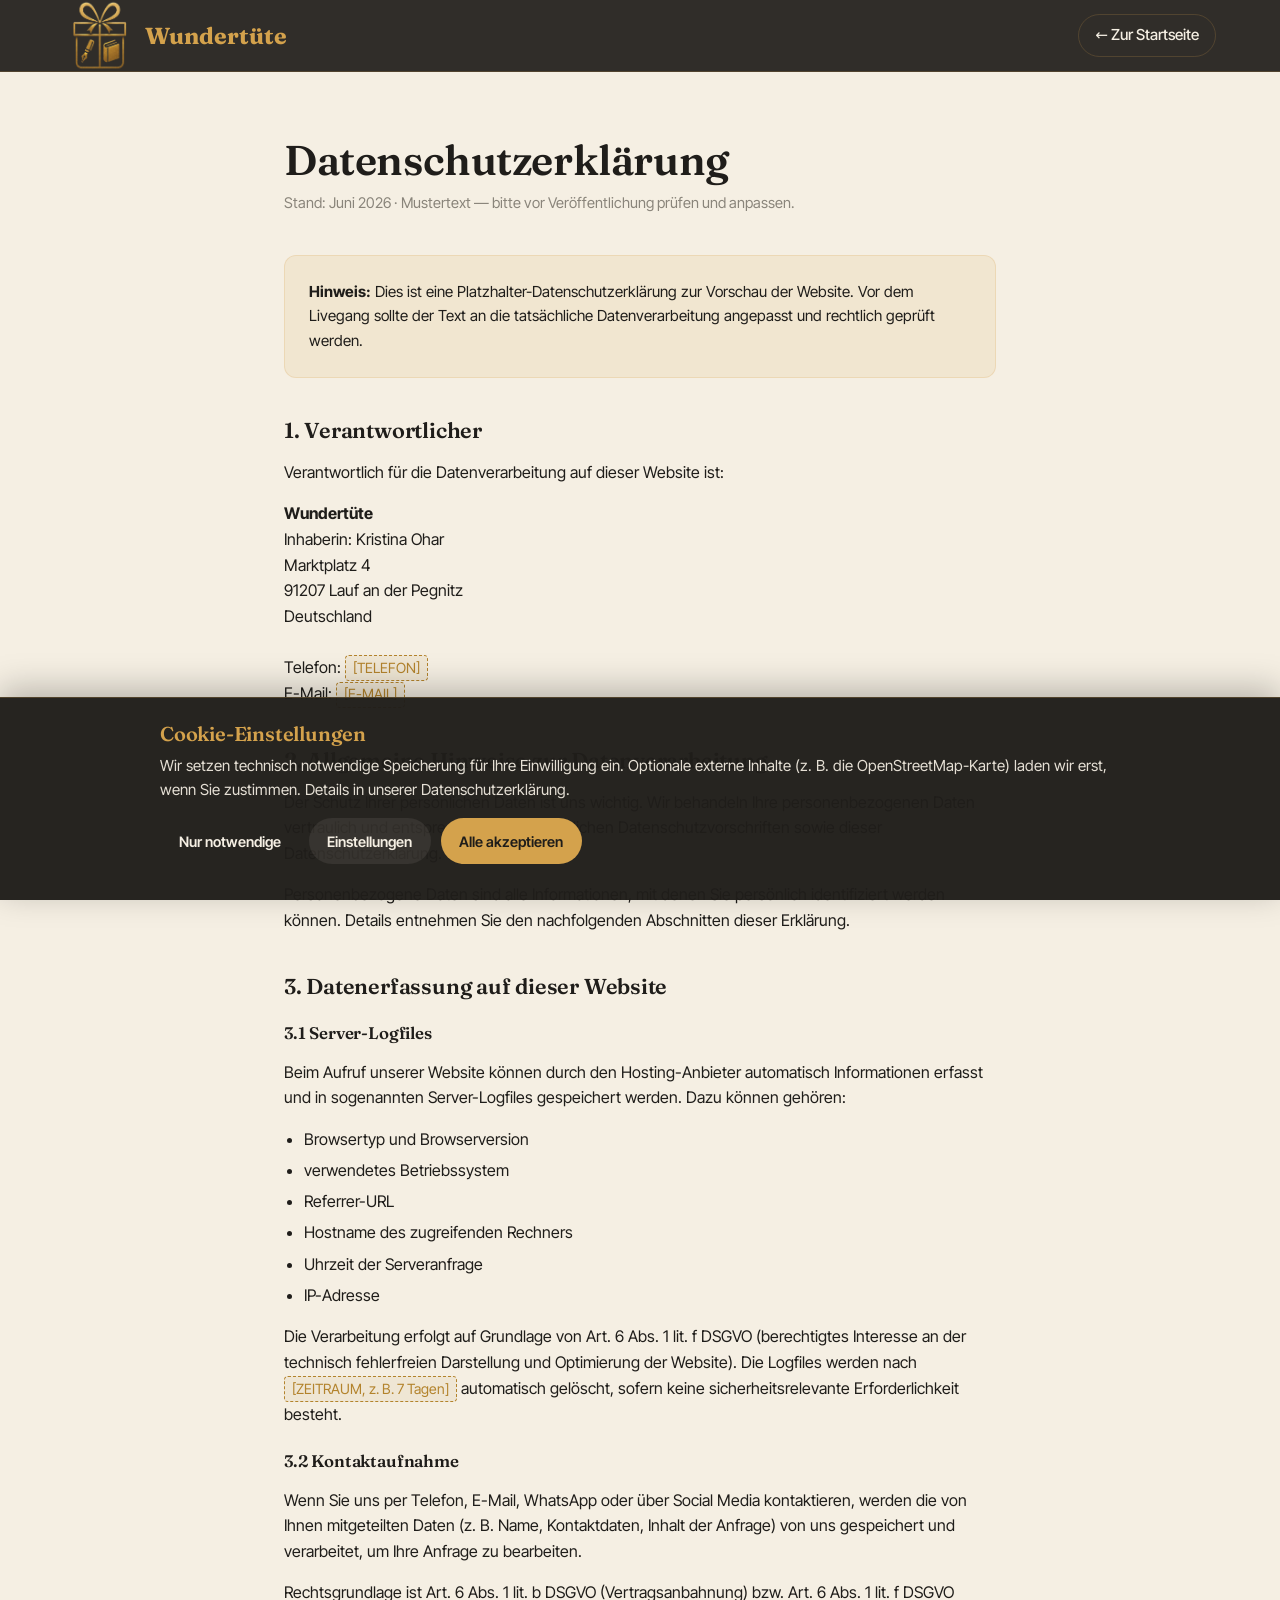
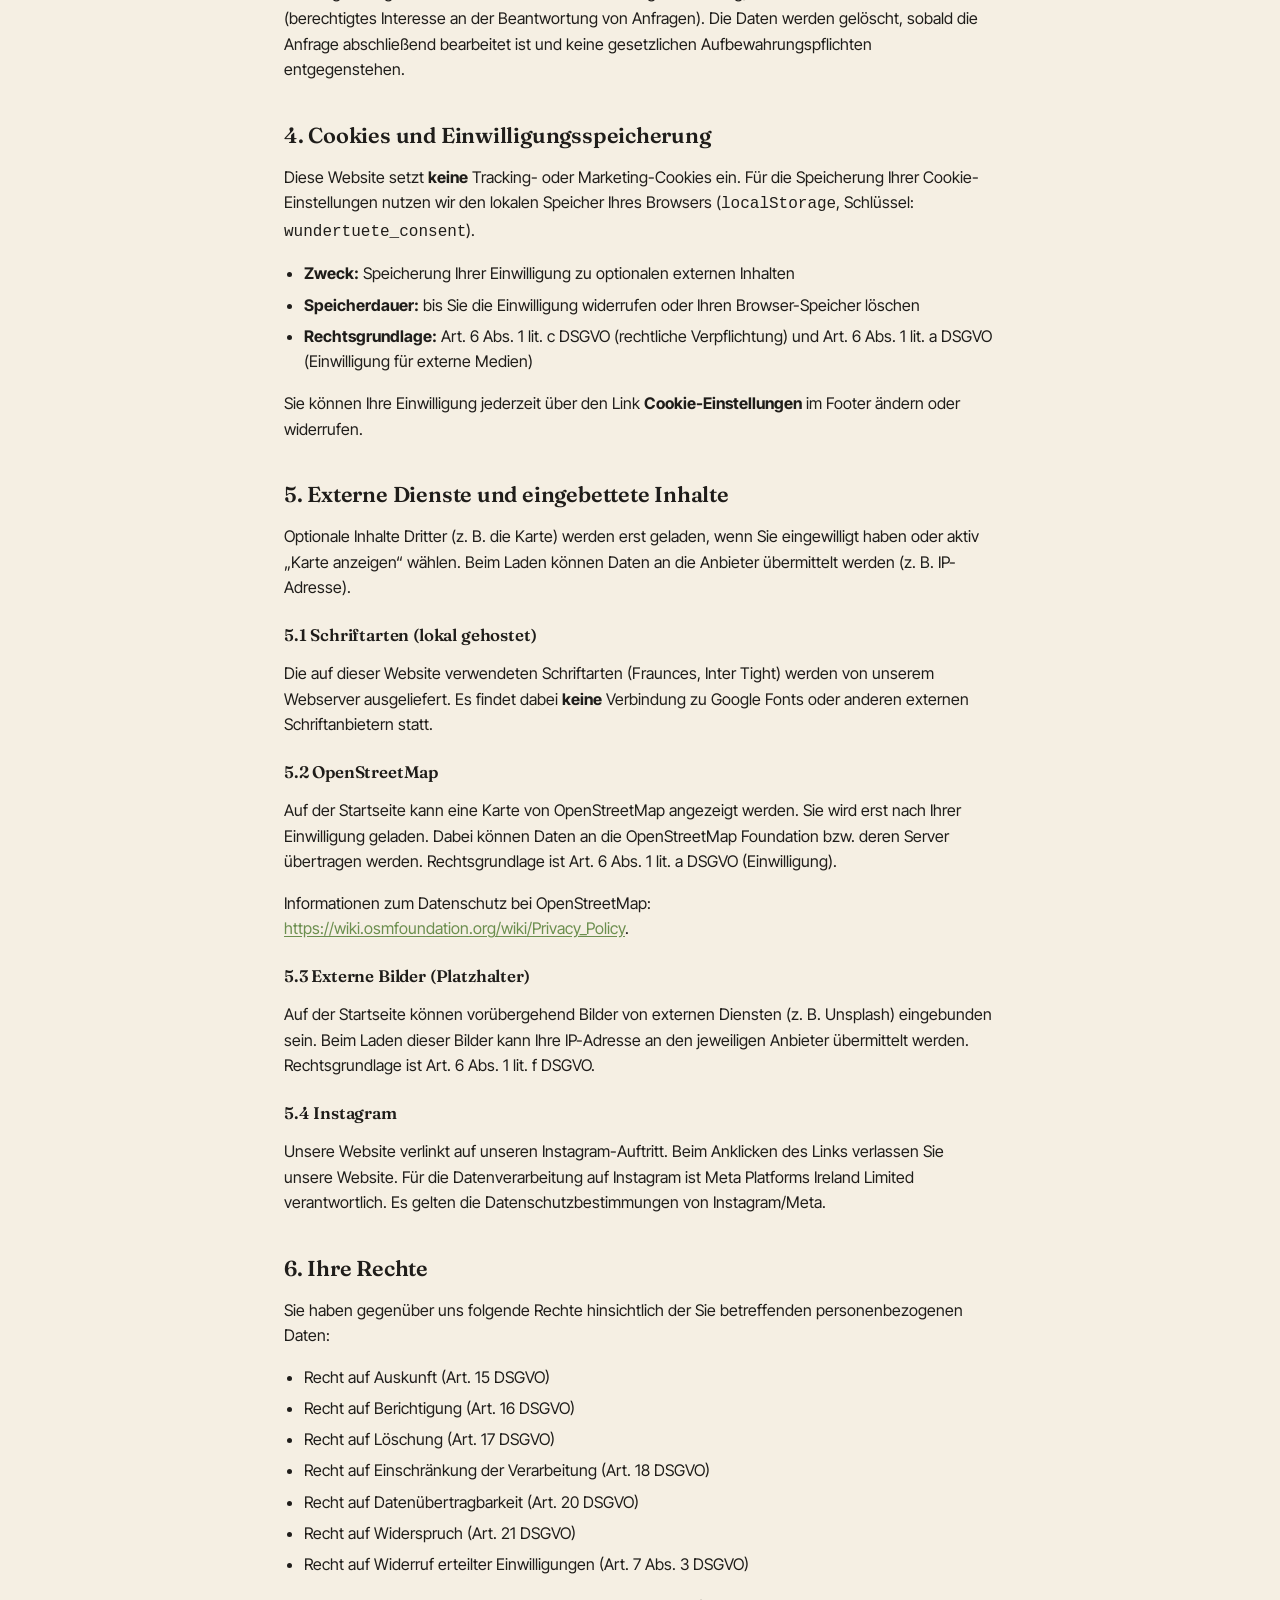
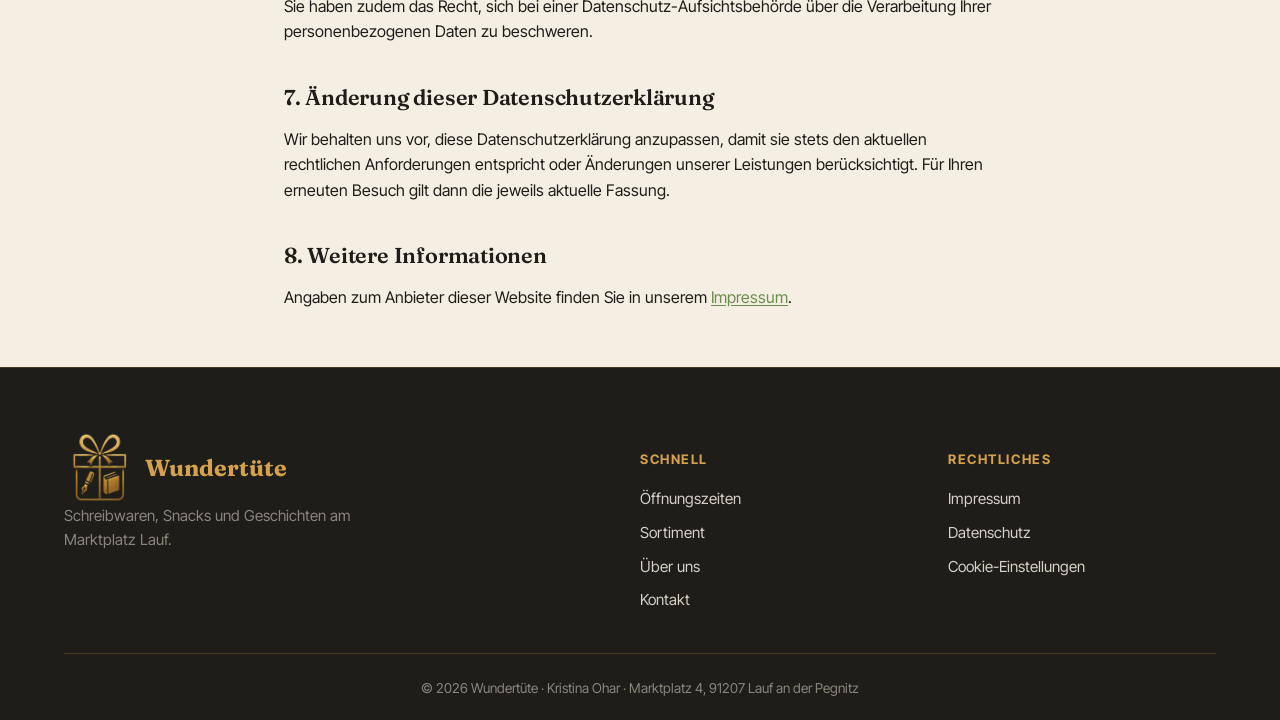
==== datenschutz.html @ 7faf1356 "Start" ====
<!DOCTYPE html>
<html lang="de">
<head>
  <meta charset="UTF-8" />
  <meta name="viewport" content="width=device-width, initial-scale=1.0" />
  <title>Datenschutz — Wundertüte Lauf</title>
  <meta name="description" content="Datenschutzerklärung der Wundertüte am Marktplatz Lauf an der Pegnitz." />
  <meta name="robots" content="noindex, follow" />
  <meta name="theme-color" content="#1F1D1A" />
  <link rel="icon" type="image/svg+xml" href="data:image/svg+xml;utf8,<svg xmlns='http://www.w3.org/2000/svg' viewBox='0 0 64 64'><rect width='64' height='64' rx='12' fill='%231F1D1A'/><text x='50%25' y='58%25' font-family='serif' font-size='40' fill='%23D4A24C' text-anchor='middle' font-weight='700'>W</text></svg>" />
  <link rel="stylesheet" href="fonts.css" />
  <link rel="stylesheet" href="legal.css" />
  <link rel="stylesheet" href="cookie-consent.css" />
</head>
<body>
  <header class="site-header">
    <div class="container">
      <a href="index.html" class="brand" aria-label="Wundertüte Startseite">
        <img src="Wundertuete_Logo_Paket_transparent.png" alt="" class="brand-mark" width="72" height="72" aria-hidden="true">
        <span>Wundertüte</span>
      </a>
      <a href="index.html" class="back-link">← Zur Startseite</a>
    </div>
  </header>

  <main class="legal-main">
    <div class="container legal-content">
      <h1>Datenschutzerklärung</h1>
      <p class="legal-meta">Stand: Juni 2026 · Mustertext — bitte vor Veröffentlichung prüfen und anpassen.</p>

      <p class="legal-notice">
        <strong>Hinweis:</strong> Dies ist eine Platzhalter-Datenschutzerklärung zur Vorschau der Website.
        Vor dem Livegang sollte der Text an die tatsächliche Datenverarbeitung angepasst und rechtlich geprüft werden.
      </p>

      <h2>1. Verantwortlicher</h2>
      <p>
        Verantwortlich für die Datenverarbeitung auf dieser Website ist:
      </p>
      <p>
        <strong>Wundertüte</strong><br>
        Inhaberin: Kristina Ohar<br>
        Marktplatz 4<br>
        91207 Lauf an der Pegnitz<br>
        Deutschland<br><br>
        Telefon: <span class="ph">[TELEFON]</span><br>
        E-Mail: <span class="ph">[E-MAIL]</span>
      </p>

      <h2>2. Allgemeine Hinweise zur Datenverarbeitung</h2>
      <p>
        Der Schutz Ihrer persönlichen Daten ist uns wichtig. Wir behandeln Ihre personenbezogenen
        Daten vertraulich und entsprechend den gesetzlichen Datenschutzvorschriften sowie
        dieser Datenschutzerklärung.
      </p>
      <p>
        Personenbezogene Daten sind alle Informationen, mit denen Sie persönlich identifiziert
        werden können. Details entnehmen Sie den nachfolgenden Abschnitten dieser Erklärung.
      </p>

      <h2>3. Datenerfassung auf dieser Website</h2>

      <h3>3.1 Server-Logfiles</h3>
      <p>
        Beim Aufruf unserer Website können durch den Hosting-Anbieter automatisch Informationen
        erfasst und in sogenannten Server-Logfiles gespeichert werden. Dazu können gehören:
      </p>
      <ul>
        <li>Browsertyp und Browserversion</li>
        <li>verwendetes Betriebssystem</li>
        <li>Referrer-URL</li>
        <li>Hostname des zugreifenden Rechners</li>
        <li>Uhrzeit der Serveranfrage</li>
        <li>IP-Adresse</li>
      </ul>
      <p>
        Die Verarbeitung erfolgt auf Grundlage von Art. 6 Abs. 1 lit. f DSGVO (berechtigtes Interesse
        an der technisch fehlerfreien Darstellung und Optimierung der Website). Die Logfiles werden
        nach <span class="ph">[ZEITRAUM, z. B. 7 Tagen]</span> automatisch gelöscht, sofern keine
        sicherheitsrelevante Erforderlichkeit besteht.
      </p>

      <h3>3.2 Kontaktaufnahme</h3>
      <p>
        Wenn Sie uns per Telefon, E-Mail, WhatsApp oder über Social Media kontaktieren, werden
        die von Ihnen mitgeteilten Daten (z. B. Name, Kontaktdaten, Inhalt der Anfrage) von uns
        gespeichert und verarbeitet, um Ihre Anfrage zu bearbeiten.
      </p>
      <p>
        Rechtsgrundlage ist Art. 6 Abs. 1 lit. b DSGVO (Vertragsanbahnung) bzw. Art. 6 Abs. 1 lit. f DSGVO
        (berechtigtes Interesse an der Beantwortung von Anfragen). Die Daten werden gelöscht,
        sobald die Anfrage abschließend bearbeitet ist und keine gesetzlichen Aufbewahrungspflichten entgegenstehen.
      </p>

      <h2>4. Cookies und Einwilligungsspeicherung</h2>
      <p>
        Diese Website setzt <strong>keine</strong> Tracking- oder Marketing-Cookies ein.
        Für die Speicherung Ihrer Cookie-Einstellungen nutzen wir den lokalen Speicher Ihres
        Browsers (<code>localStorage</code>, Schlüssel: <code>wundertuete_consent</code>).
      </p>
      <ul>
        <li><strong>Zweck:</strong> Speicherung Ihrer Einwilligung zu optionalen externen Inhalten</li>
        <li><strong>Speicherdauer:</strong> bis Sie die Einwilligung widerrufen oder Ihren Browser-Speicher löschen</li>
        <li><strong>Rechtsgrundlage:</strong> Art. 6 Abs. 1 lit. c DSGVO (rechtliche Verpflichtung) und Art. 6 Abs. 1 lit. a DSGVO (Einwilligung für externe Medien)</li>
      </ul>
      <p>
        Sie können Ihre Einwilligung jederzeit über den Link <strong>Cookie-Einstellungen</strong> im Footer
        ändern oder widerrufen.
      </p>

      <h2>5. Externe Dienste und eingebettete Inhalte</h2>
      <p>
        Optionale Inhalte Dritter (z. B. die Karte) werden erst geladen, wenn Sie eingewilligt haben
        oder aktiv „Karte anzeigen“ wählen. Beim Laden können Daten an die Anbieter übermittelt werden
        (z. B. IP-Adresse).
      </p>

      <h3>5.1 Schriftarten (lokal gehostet)</h3>
      <p>
        Die auf dieser Website verwendeten Schriftarten (Fraunces, Inter Tight) werden von unserem
        Webserver ausgeliefert. Es findet dabei <strong>keine</strong> Verbindung zu Google Fonts
        oder anderen externen Schriftanbietern statt.
      </p>

      <h3>5.2 OpenStreetMap</h3>
      <p>
        Auf der Startseite kann eine Karte von OpenStreetMap angezeigt werden. Sie wird erst nach
        Ihrer Einwilligung geladen. Dabei können Daten an die OpenStreetMap Foundation bzw. deren
        Server übertragen werden. Rechtsgrundlage ist Art. 6 Abs. 1 lit. a DSGVO (Einwilligung).
      </p>
      <p>
        Informationen zum Datenschutz bei OpenStreetMap:
        <a href="https://wiki.osmfoundation.org/wiki/Privacy_Policy" target="_blank" rel="noopener">https://wiki.osmfoundation.org/wiki/Privacy_Policy</a>.
      </p>

      <h3>5.3 Externe Bilder (Platzhalter)</h3>
      <p>
        Auf der Startseite können vorübergehend Bilder von externen Diensten (z. B. Unsplash)
        eingebunden sein. Beim Laden dieser Bilder kann Ihre IP-Adresse an den jeweiligen Anbieter
        übermittelt werden. Rechtsgrundlage ist Art. 6 Abs. 1 lit. f DSGVO.
      </p>

      <h3>5.4 Instagram</h3>
      <p>
        Unsere Website verlinkt auf unseren Instagram-Auftritt. Beim Anklicken des Links verlassen
        Sie unsere Website. Für die Datenverarbeitung auf Instagram ist Meta Platforms Ireland Limited
        verantwortlich. Es gelten die Datenschutzbestimmungen von Instagram/Meta.
      </p>

      <h2>6. Ihre Rechte</h2>
      <p>Sie haben gegenüber uns folgende Rechte hinsichtlich der Sie betreffenden personenbezogenen Daten:</p>
      <ul>
        <li>Recht auf Auskunft (Art. 15 DSGVO)</li>
        <li>Recht auf Berichtigung (Art. 16 DSGVO)</li>
        <li>Recht auf Löschung (Art. 17 DSGVO)</li>
        <li>Recht auf Einschränkung der Verarbeitung (Art. 18 DSGVO)</li>
        <li>Recht auf Datenübertragbarkeit (Art. 20 DSGVO)</li>
        <li>Recht auf Widerspruch (Art. 21 DSGVO)</li>
        <li>Recht auf Widerruf erteilter Einwilligungen (Art. 7 Abs. 3 DSGVO)</li>
      </ul>
      <p>
        Sie haben zudem das Recht, sich bei einer Datenschutz-Aufsichtsbehörde über die Verarbeitung
        Ihrer personenbezogenen Daten zu beschweren.
      </p>

      <h2>7. Änderung dieser Datenschutzerklärung</h2>
      <p>
        Wir behalten uns vor, diese Datenschutzerklärung anzupassen, damit sie stets den aktuellen
        rechtlichen Anforderungen entspricht oder Änderungen unserer Leistungen berücksichtigt.
        Für Ihren erneuten Besuch gilt dann die jeweils aktuelle Fassung.
      </p>

      <h2>8. Weitere Informationen</h2>
      <p>
        Angaben zum Anbieter dieser Website finden Sie in unserem
        <a href="impressum.html">Impressum</a>.
      </p>
    </div>
  </main>

  <footer class="site-footer">
    <div class="container">
      <div class="footer-grid">
        <div class="footer-brand">
          <a href="index.html" class="brand">
            <img src="Wundertuete_Logo_Paket_transparent.png" alt="" class="brand-mark" width="72" height="72" aria-hidden="true">
            <span>Wundertüte</span>
          </a>
          <p>Schreibwaren, Snacks und Geschichten am Marktplatz Lauf.</p>
        </div>
        <div class="footer-col">
          <h4>Schnell</h4>
          <ul>
            <li><a href="index.html#quickinfo">Öffnungszeiten</a></li>
            <li><a href="index.html#sortiment">Sortiment</a></li>
            <li><a href="index.html#about">Über uns</a></li>
            <li><a href="index.html#kontakt">Kontakt</a></li>
          </ul>
        </div>
        <div class="footer-col">
          <h4>Rechtliches</h4>
          <ul>
            <li><a href="impressum.html">Impressum</a></li>
            <li><a href="datenschutz.html" aria-current="page">Datenschutz</a></li>
            <li><a href="#" data-cookie-settings>Cookie-Einstellungen</a></li>
          </ul>
        </div>
      </div>
      <div class="footer-bottom">
        © 2026 Wundertüte · Kristina Ohar · Marktplatz 4, 91207 Lauf an der Pegnitz
      </div>
    </div>
  </footer>
  <script src="cookie-consent.js"></script>
</body>
</html>
---- fonts.css ----
/* Lokal gehostete Schriften — keine Verbindung zu Google beim Seitenaufruf */

@font-face {
  font-family: 'Fraunces';
  font-style: normal;
  font-weight: 400 700;
  font-display: swap;
  src: url('fonts/fraunces-latin.woff2') format('woff2');
  unicode-range: U+0000-00FF, U+0131, U+0152-0153, U+02BB-02BC, U+02C6, U+02DA, U+02DC, U+0304, U+0308, U+0329, U+2000-206F, U+20AC, U+2122, U+2191, U+2193, U+2212, U+2215, U+FEFF, U+FFFD;
}

@font-face {
  font-family: 'Inter Tight';
  font-style: normal;
  font-weight: 300 700;
  font-display: swap;
  src: url('fonts/inter-tight-latin-ext.woff2') format('woff2');
  unicode-range: U+0100-02BA, U+02BD-02C5, U+02C7-02CC, U+02CE-02D7, U+02DD-02FF, U+0304, U+0308, U+0329, U+1D00-1DBF, U+1E00-1E9F, U+1EF2-1EFF, U+2020, U+20A0-20AB, U+20AD-20C0, U+2113, U+2C60-2C7F, U+A720-A7FF;
}

@font-face {
  font-family: 'Inter Tight';
  font-style: normal;
  font-weight: 300 700;
  font-display: swap;
  src: url('fonts/inter-tight-latin.woff2') format('woff2');
  unicode-range: U+0000-00FF, U+0131, U+0152-0153, U+02BB-02BC, U+02C6, U+02DA, U+02DC, U+0304, U+0308, U+0329, U+2000-206F, U+20AC, U+2122, U+2191, U+2193, U+2212, U+2215, U+FEFF, U+FFFD;
}
---- legal.css ----
:root {
  --color-anthracite: #1F1D1A;
  --color-gold: #D4A24C;
  --color-gold-bright: #E8BE63;
  --color-green: #6B8E4E;
  --color-cream: #F5EFE3;
  --color-text-muted: #8A857B;
  --color-border: rgba(212, 162, 76, 0.2);
  --font-display: 'Fraunces', Georgia, 'Times New Roman', serif;
  --font-body: 'Inter Tight', system-ui, -apple-system, sans-serif;
  --header-h: 72px;
  --space-sm: 1rem;
  --space-md: 1.5rem;
  --space-lg: 2.5rem;
  --space-xl: 4rem;
  --radius-pill: 999px;
}

*, *::before, *::after { box-sizing: border-box; }

html { scroll-behavior: smooth; }

body {
  margin: 0;
  font-family: var(--font-body);
  font-size: 16px;
  line-height: 1.6;
  color: var(--color-anthracite);
  background: var(--color-cream);
  -webkit-font-smoothing: antialiased;
}

img, svg { display: block; max-width: 100%; height: auto; }

a { color: inherit; text-decoration: none; }

h1, h2, h3 {
  font-family: var(--font-display);
  font-weight: 600;
  letter-spacing: -0.01em;
  line-height: 1.2;
  margin: 0 0 var(--space-sm) 0;
}

p { margin: 0 0 var(--space-sm) 0; }

.container {
  width: 100%;
  max-width: 1200px;
  margin: 0 auto;
  padding: 0 var(--space-md);
}

:focus-visible {
  outline: 2px solid var(--color-gold-bright);
  outline-offset: 3px;
  border-radius: 4px;
}

.site-header {
  position: sticky;
  top: 0;
  z-index: 100;
  height: var(--header-h);
  background: rgba(31, 29, 26, 0.92);
  backdrop-filter: blur(12px);
  -webkit-backdrop-filter: blur(12px);
  border-bottom: 1px solid var(--color-border);
}

.site-header .container {
  display: flex;
  align-items: center;
  justify-content: space-between;
  height: 100%;
  gap: var(--space-md);
}

.brand {
  display: flex;
  align-items: center;
  gap: 0.55rem;
  color: var(--color-gold);
  font-family: var(--font-display);
  font-size: 1.45rem;
  font-weight: 700;
}

.brand-mark {
  width: 4.5rem;
  height: 4.5rem;
  flex-shrink: 0;
  object-fit: contain;
}

.back-link {
  color: var(--color-cream);
  font-size: 0.95rem;
  font-weight: 500;
  padding: 0.55rem 1rem;
  border-radius: var(--radius-pill);
  border: 1px solid var(--color-border);
  transition: background 0.2s ease, color 0.2s ease;
}

.back-link:hover {
  background: rgba(212, 162, 76, 0.12);
  color: var(--color-gold);
}

.legal-main {
  padding: var(--space-xl) 0 var(--space-lg);
}

.legal-content {
  max-width: 760px;
  margin: 0 auto;
}

.legal-content h1 {
  font-size: clamp(2rem, 4.5vw, 2.6rem);
  margin-bottom: 0.35rem;
}

.legal-meta {
  color: var(--color-text-muted);
  font-size: 0.92rem;
  margin-bottom: var(--space-lg);
}

.legal-notice {
  padding: var(--space-md);
  margin-bottom: var(--space-lg);
  background: rgba(212, 162, 76, 0.12);
  border: 1px solid var(--color-border);
  border-radius: 12px;
  font-size: 0.95rem;
}

.legal-content h2 {
  font-size: 1.35rem;
  margin-top: var(--space-lg);
  color: var(--color-anthracite);
}

.legal-content h3 {
  font-size: 1.05rem;
  margin-top: var(--space-md);
}

.legal-content ul {
  margin: 0 0 var(--space-sm);
  padding-left: 1.25rem;
}

.legal-content li { margin-bottom: 0.35rem; }

.legal-content a {
  color: var(--color-green);
  text-decoration: underline;
  text-underline-offset: 2px;
}

.legal-content a:hover { color: var(--color-gold); }

.ph {
  display: inline-block;
  padding: 0.05rem 0.45rem;
  border-radius: 4px;
  font-size: 0.88em;
  color: #b3832c;
  border: 1px dashed #b3832c;
  background: rgba(179, 131, 44, 0.08);
}

.site-footer {
  background: var(--color-anthracite);
  color: var(--color-cream);
  padding: var(--space-xl) 0 var(--space-md);
  border-top: 1px solid var(--color-border);
}

.footer-grid {
  display: grid;
  grid-template-columns: 1fr;
  gap: var(--space-lg);
  margin-bottom: var(--space-lg);
}

@media (min-width: 720px) {
  .footer-grid { grid-template-columns: 2fr 1fr 1fr; }
}

.footer-brand p {
  color: var(--color-text-muted);
  font-size: 0.95rem;
  max-width: 360px;
}

.footer-col h4 {
  font-family: var(--font-body);
  font-size: 0.82rem;
  text-transform: uppercase;
  letter-spacing: 0.12em;
  color: var(--color-gold);
  margin-bottom: var(--space-sm);
}

.footer-col ul {
  list-style: none;
  padding: 0;
  margin: 0;
  display: flex;
  flex-direction: column;
  gap: 0.5rem;
}

.footer-col a {
  color: var(--color-cream);
  opacity: 0.85;
  font-size: 0.95rem;
  transition: color 0.2s ease, opacity 0.2s ease;
}

.footer-col a:hover { color: var(--color-gold); opacity: 1; }

.footer-bottom {
  padding-top: var(--space-md);
  border-top: 1px solid var(--color-border);
  text-align: center;
  font-size: 0.85rem;
  color: var(--color-text-muted);
}
---- cookie-consent.css ----
/* Cookie-Banner & Karten-Platzhalter */

.cookie-banner {
  position: fixed;
  inset: auto 0 0 0;
  z-index: 1000;
  padding: var(--space-md, 1.5rem);
  background: rgba(31, 29, 26, 0.97);
  border-top: 1px solid rgba(212, 162, 76, 0.25);
  box-shadow: 0 -8px 32px rgba(0, 0, 0, 0.25);
  transform: translateY(100%);
  transition: transform 0.35s ease;
}

.cookie-banner.is-visible {
  transform: translateY(0);
}

.cookie-banner__inner {
  max-width: 960px;
  margin: 0 auto;
}

.cookie-banner h2 {
  font-family: var(--font-display, Georgia, serif);
  font-size: 1.25rem;
  color: #D4A24C;
  margin: 0 0 0.5rem;
}

.cookie-banner p {
  color: #F5EFE3;
  font-size: 0.95rem;
  margin: 0 0 1rem;
  opacity: 0.92;
}

.cookie-banner__actions {
  display: flex;
  flex-wrap: wrap;
  gap: 0.6rem;
  margin-bottom: 0.75rem;
}

.cookie-banner__actions button {
  font: inherit;
  font-size: 0.9rem;
  font-weight: 600;
  padding: 0.65rem 1.1rem;
  border-radius: 999px;
  cursor: pointer;
  border: 1px solid transparent;
  transition: background 0.2s ease, color 0.2s ease, border-color 0.2s ease;
}

.cookie-btn--reject {
  background: transparent;
  color: #F5EFE3;
  border-color: rgba(245, 239, 227, 0.25);
}

.cookie-btn--reject:hover {
  border-color: #D4A24C;
  color: #D4A24C;
}

.cookie-btn--settings {
  background: rgba(245, 239, 227, 0.08);
  color: #F5EFE3;
  border-color: rgba(245, 239, 227, 0.2);
}

.cookie-btn--settings:hover {
  background: rgba(212, 162, 76, 0.12);
  color: #D4A24C;
}

.cookie-btn--accept {
  background: #D4A24C;
  color: #1F1D1A;
}

.cookie-btn--accept:hover {
  background: #E8BE63;
}

.cookie-panel {
  margin: 0.75rem 0 1rem;
  padding: 1rem;
  background: rgba(245, 239, 227, 0.06);
  border: 1px solid rgba(212, 162, 76, 0.2);
  border-radius: 12px;
}

.cookie-panel[hidden] { display: none; }

.cookie-option {
  display: flex;
  align-items: flex-start;
  gap: 0.65rem;
  color: #F5EFE3;
  font-size: 0.92rem;
  margin-bottom: 0.65rem;
}

.cookie-option:last-of-type { margin-bottom: 0.85rem; }

.cookie-option input {
  margin-top: 0.2rem;
  accent-color: #D4A24C;
}

.cookie-option strong {
  display: block;
  color: #E8BE63;
  font-weight: 600;
}

.cookie-option span {
  display: block;
  opacity: 0.85;
  font-size: 0.85rem;
  margin-top: 0.15rem;
}

.cookie-btn--save {
  background: #6B8E4E;
  color: #F5EFE3;
  font: inherit;
  font-size: 0.88rem;
  font-weight: 600;
  padding: 0.55rem 1rem;
  border: none;
  border-radius: 999px;
  cursor: pointer;
}

.cookie-btn--save:hover { background: #8AAD6A; }

.cookie-banner__legal {
  font-size: 0.82rem;
  margin: 0 !important;
}

.cookie-banner__legal a {
  color: #E8BE63;
  text-decoration: underline;
  text-underline-offset: 2px;
}

body.cookie-banner-open {
  padding-bottom: 0;
}

.map-consent {
  display: flex;
  flex-direction: column;
  align-items: center;
  justify-content: center;
  height: 100%;
  min-height: 400px;
  padding: 2rem;
  text-align: center;
  gap: 1rem;
}

.map-consent p {
  max-width: 360px;
  color: #4a4640;
  font-size: 0.95rem;
  margin: 0;
}

.map-consent-hint {
  font-size: 0.85rem !important;
  color: #8A857B !important;
}

.map-consent-hint a {
  color: #6B8E4E;
  text-decoration: underline;
}

.map-consent .btn { margin-top: 0.25rem; }

#mapContainer:not([hidden]) {
  width: 100%;
  height: 100%;
  min-height: 400px;
}

#mapContainer iframe {
  width: 100%;
  height: 100%;
  min-height: 400px;
  border: 0;
  display: block;
}
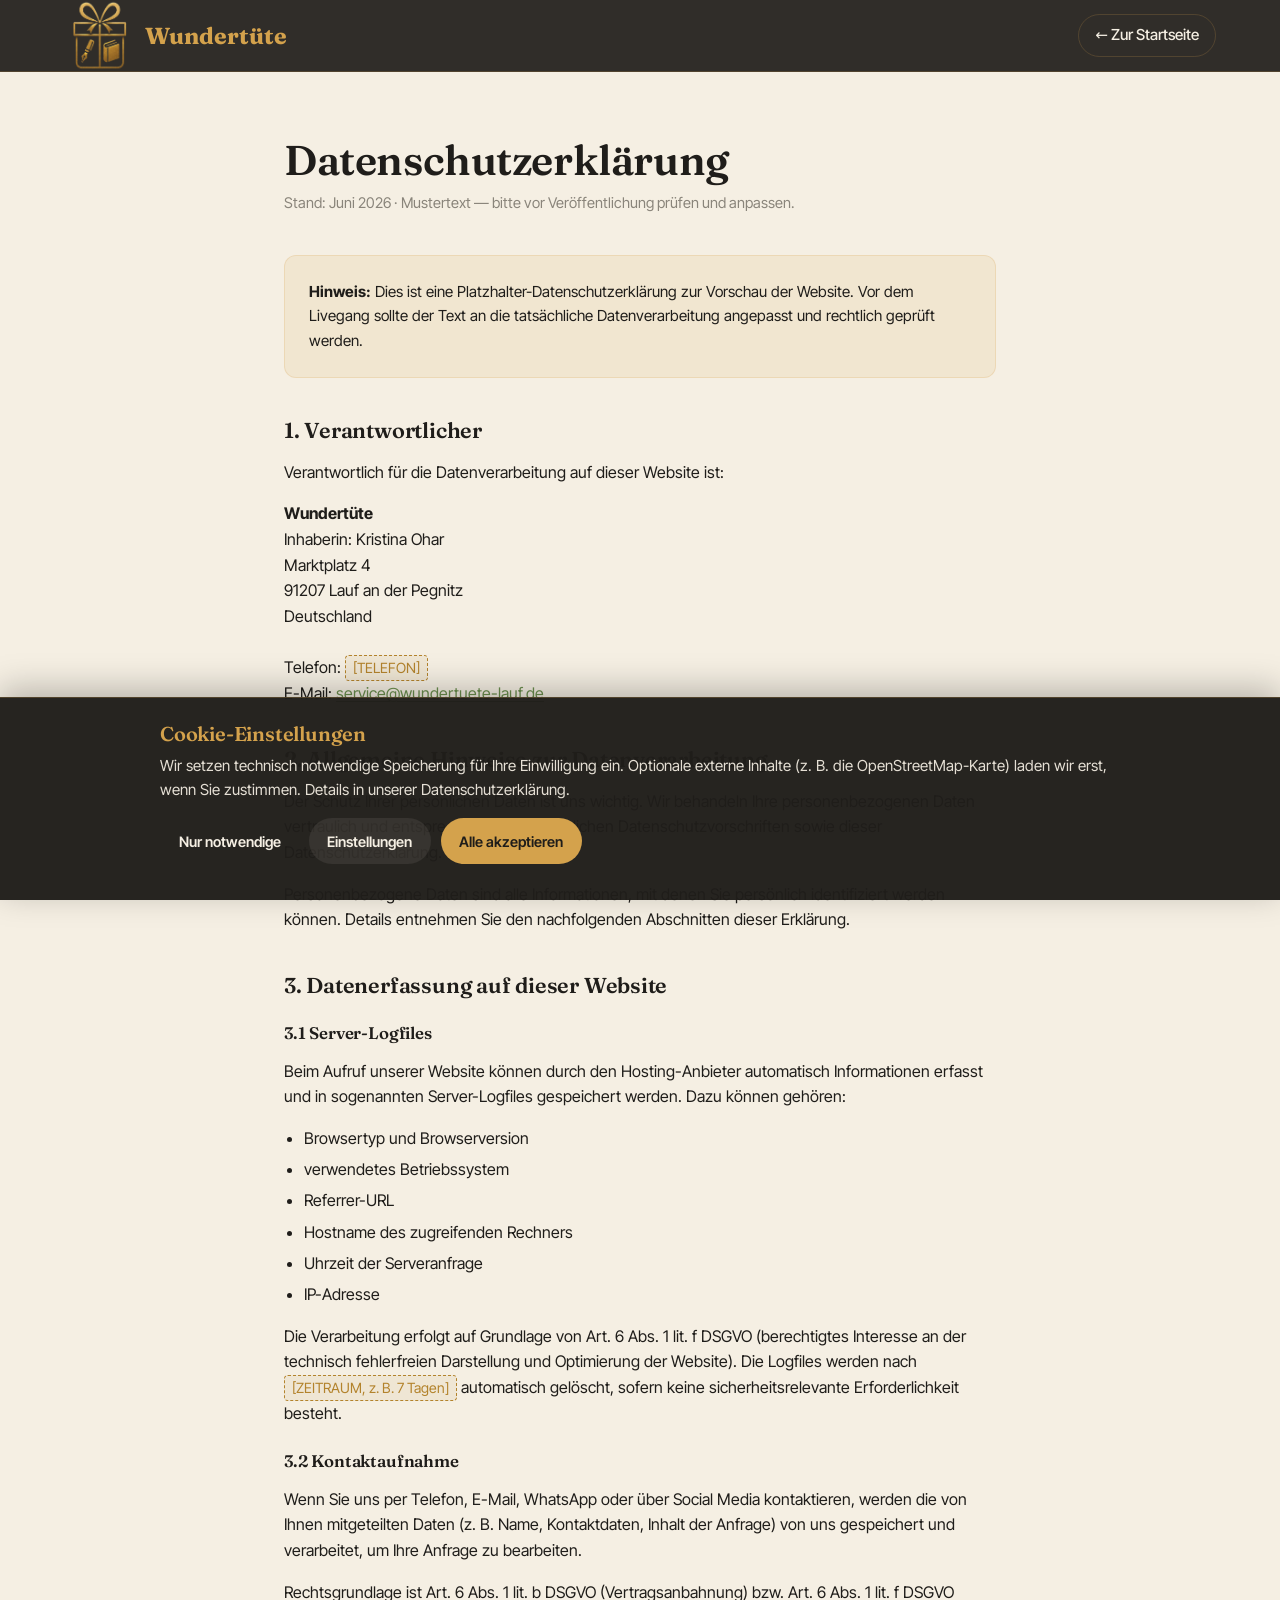
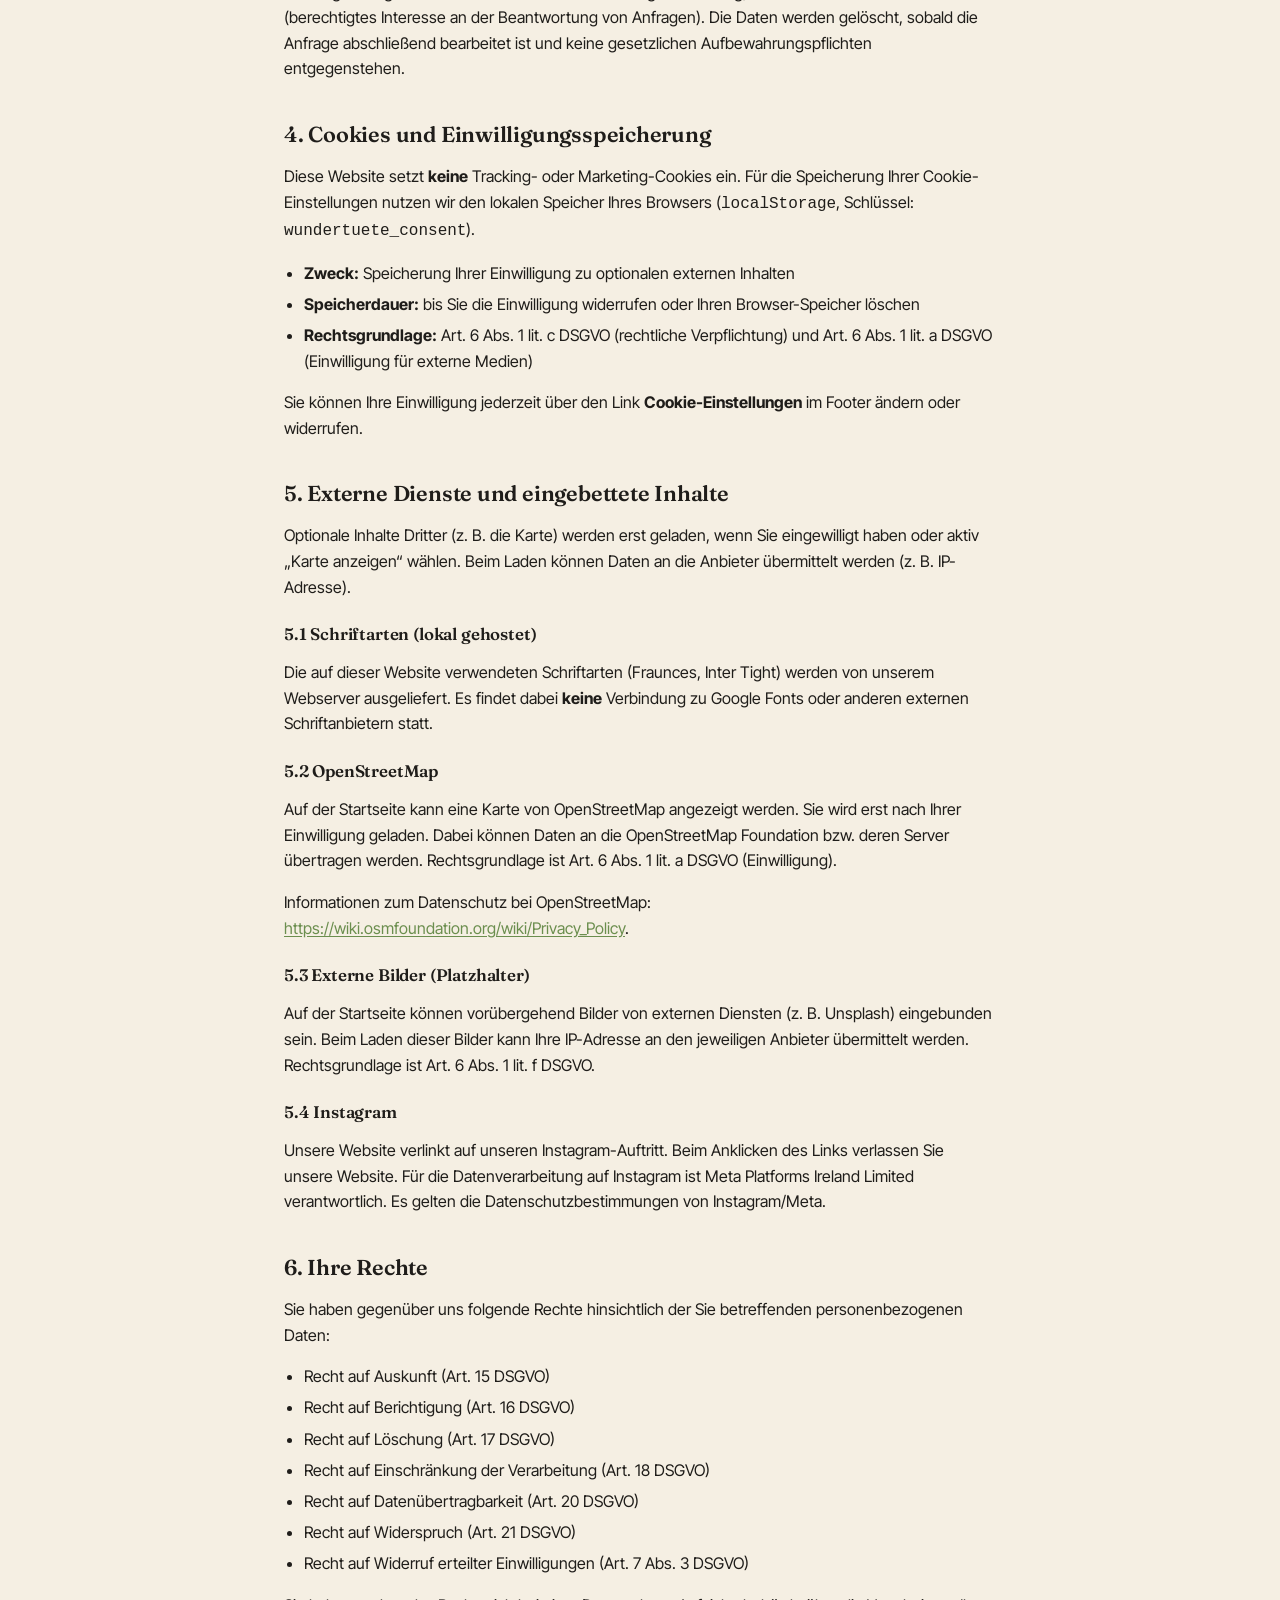
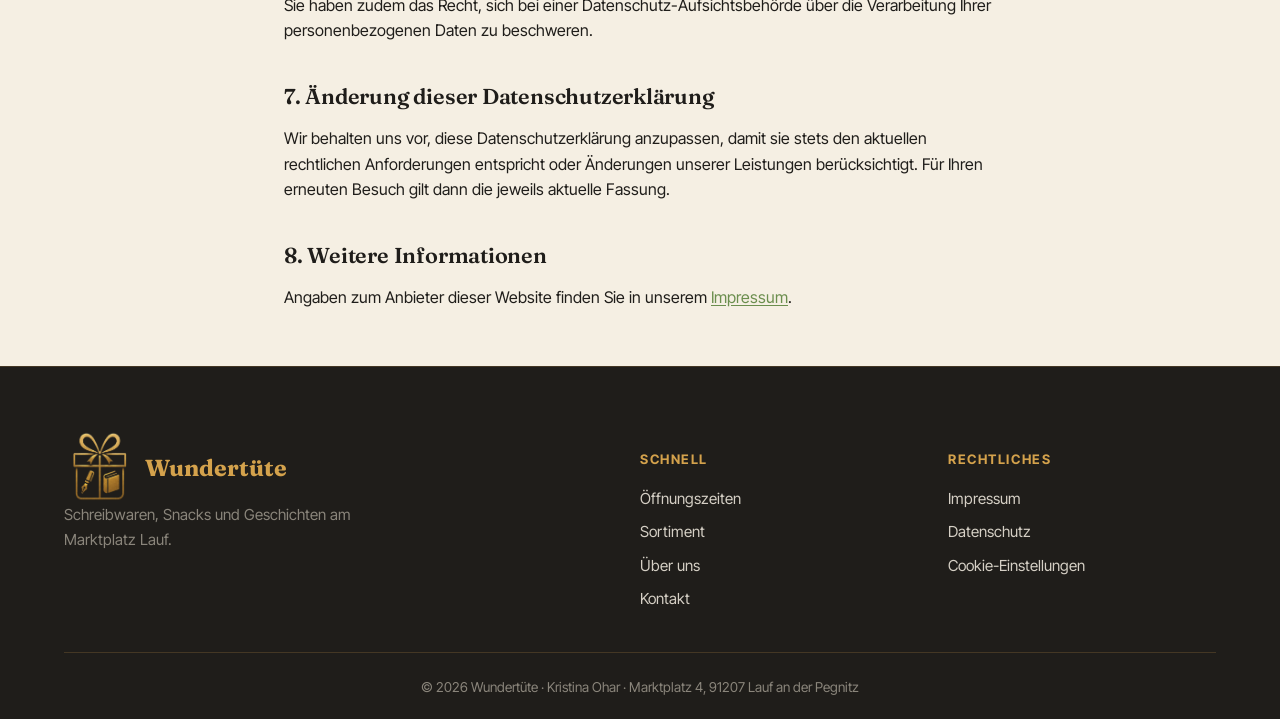
==== commit 5aa244f2: "Feedback-Button oeffnet Mail-Programm mit service@wundertuete-lauf.de Co-authored-by: Cursor <cursor" ====
--- a/datenschutz.html
+++ b/datenschutz.html
@@ -44,7 +44,7 @@
         91207 Lauf an der Pegnitz<br>
         Deutschland<br><br>
         Telefon: <span class="ph">[TELEFON]</span><br>
-        E-Mail: <span class="ph">[E-MAIL]</span>
+        E-Mail: <a href="mailto:service@wundertuete-lauf.de">service@wundertuete-lauf.de</a>
       </p>
 
       <h2>2. Allgemeine Hinweise zur Datenverarbeitung</h2>
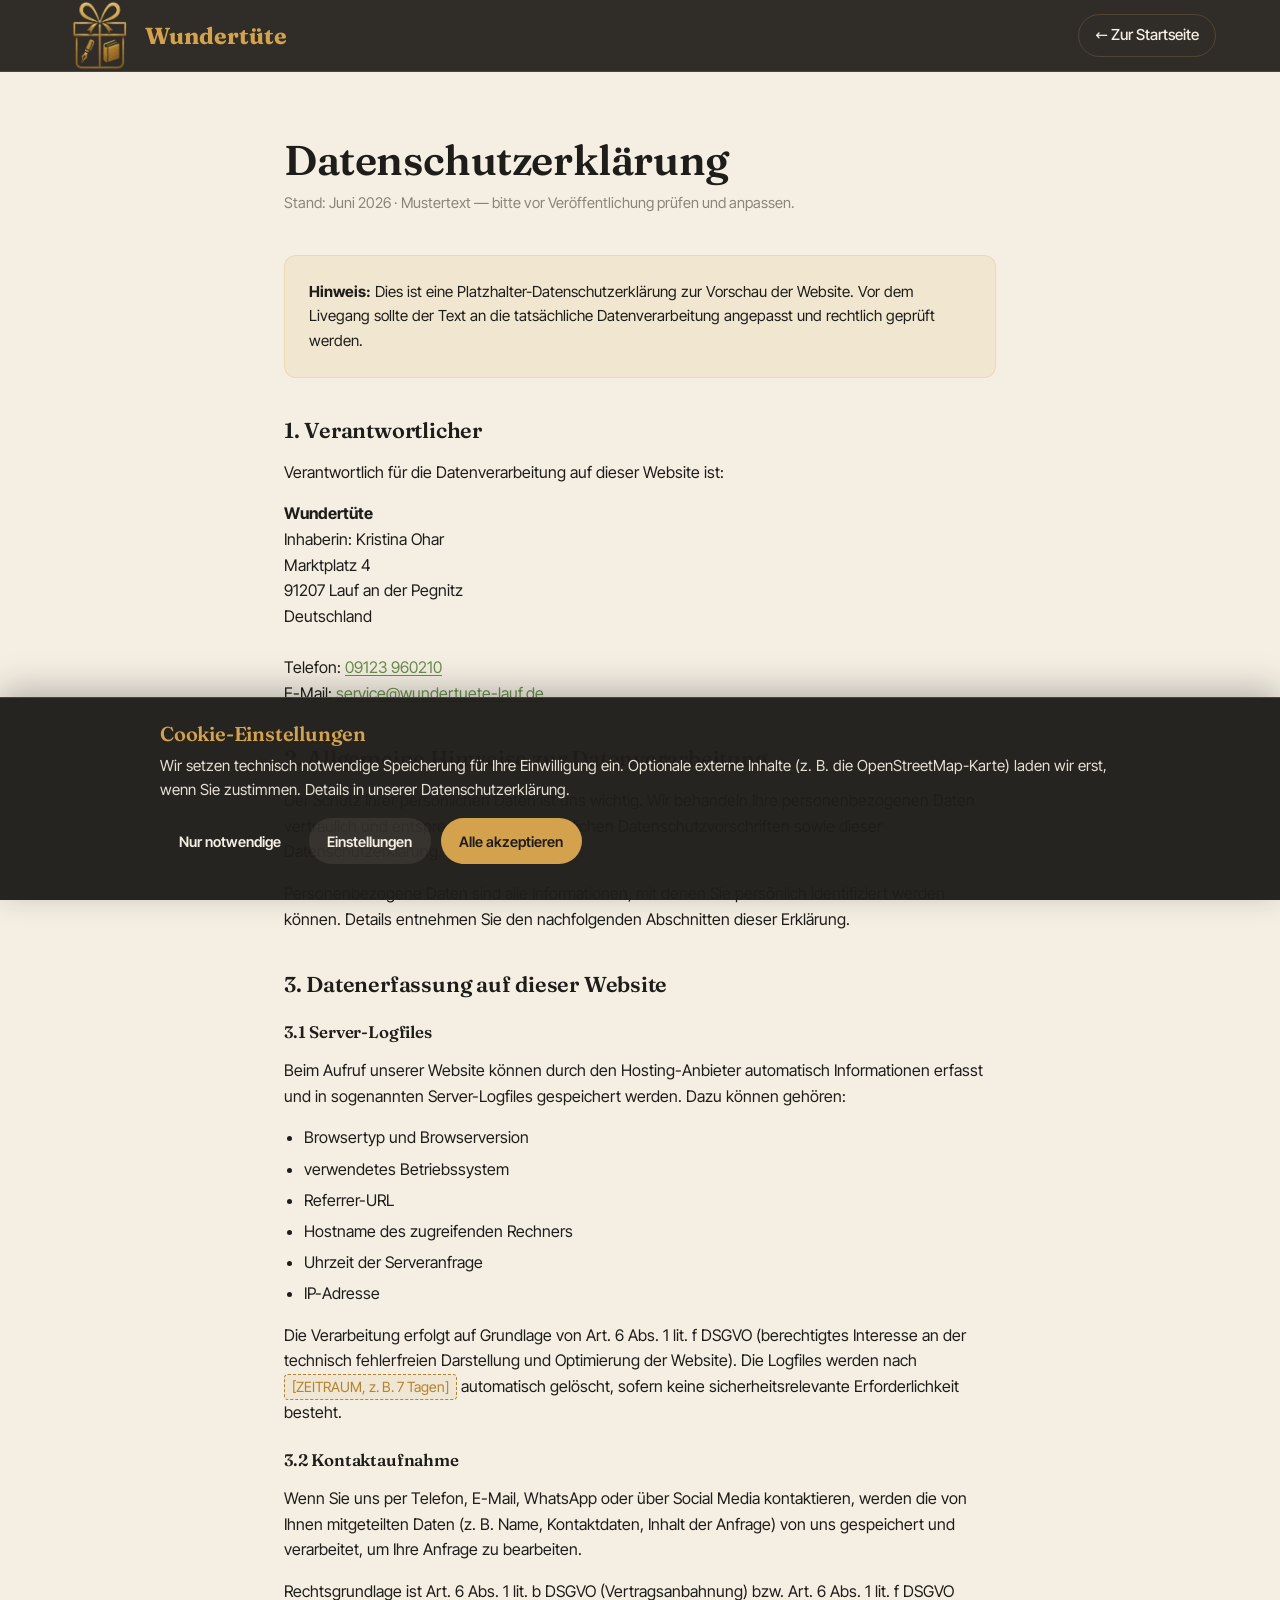
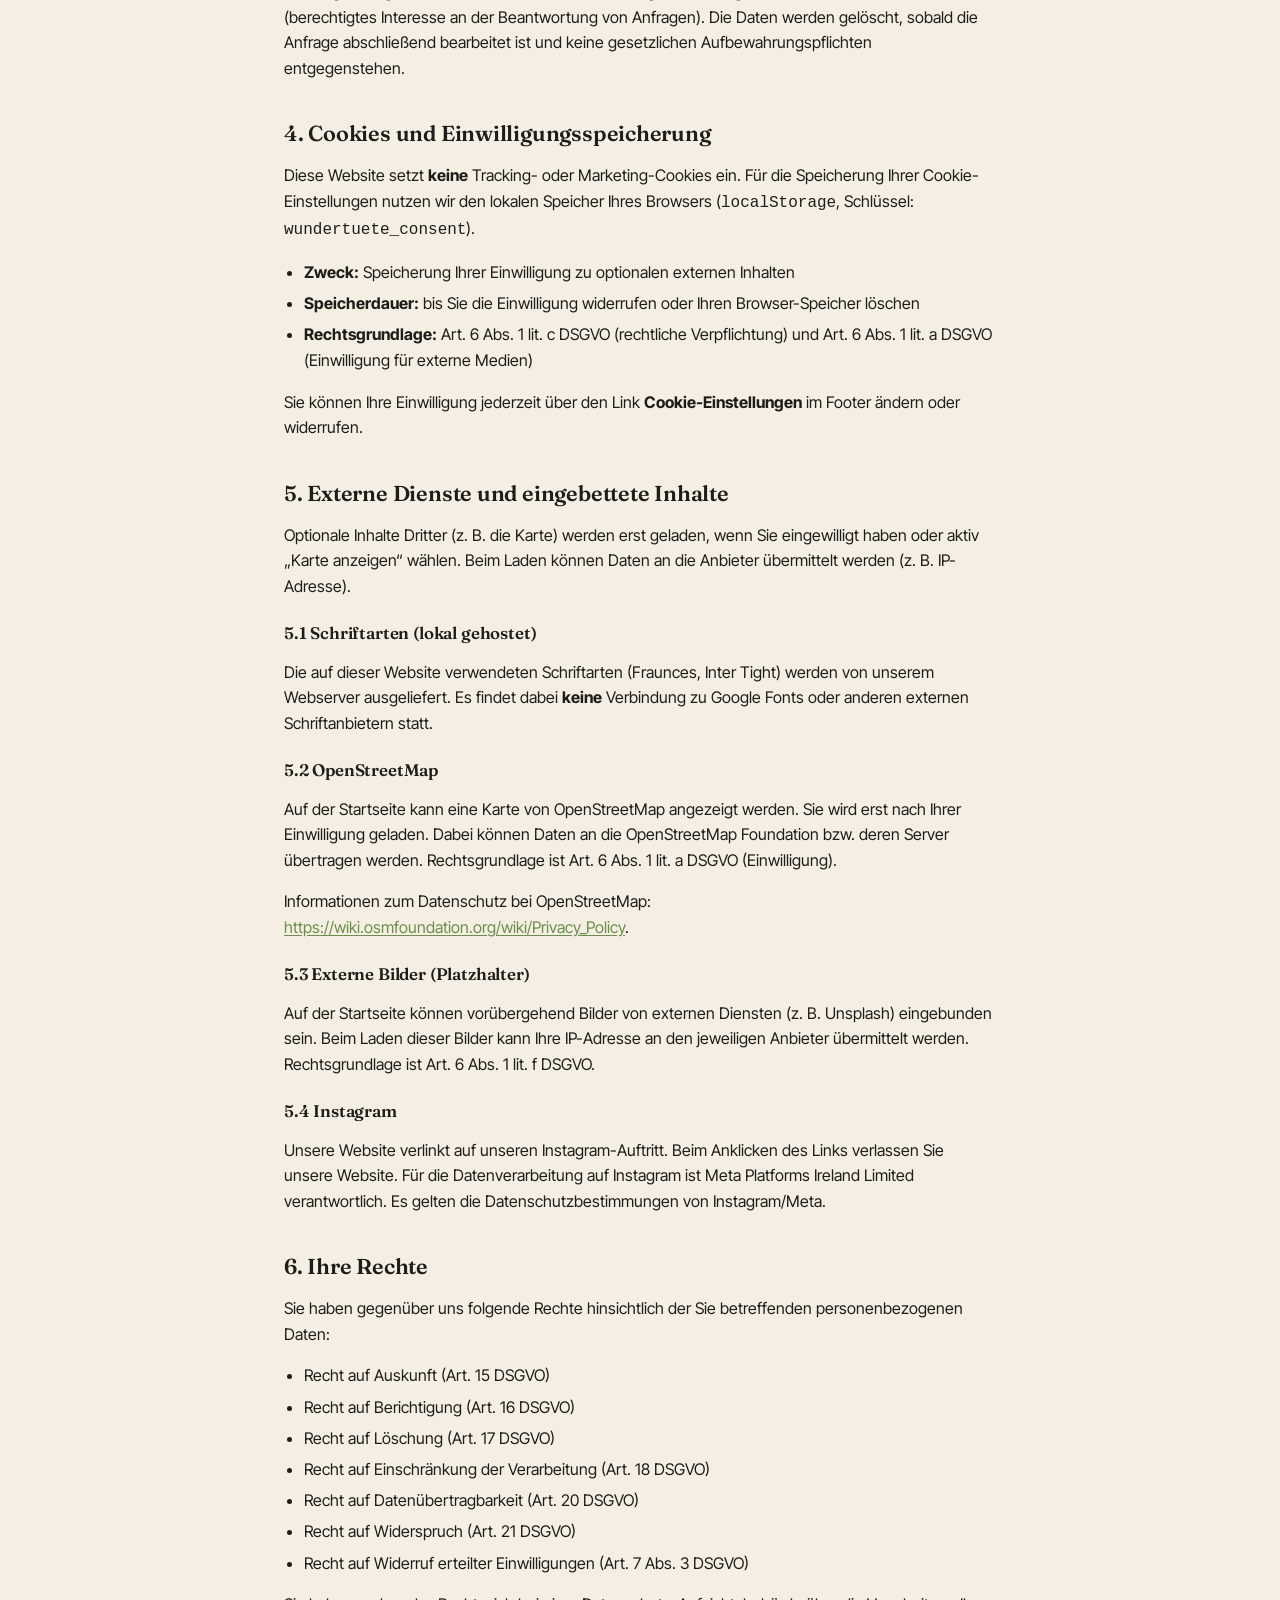
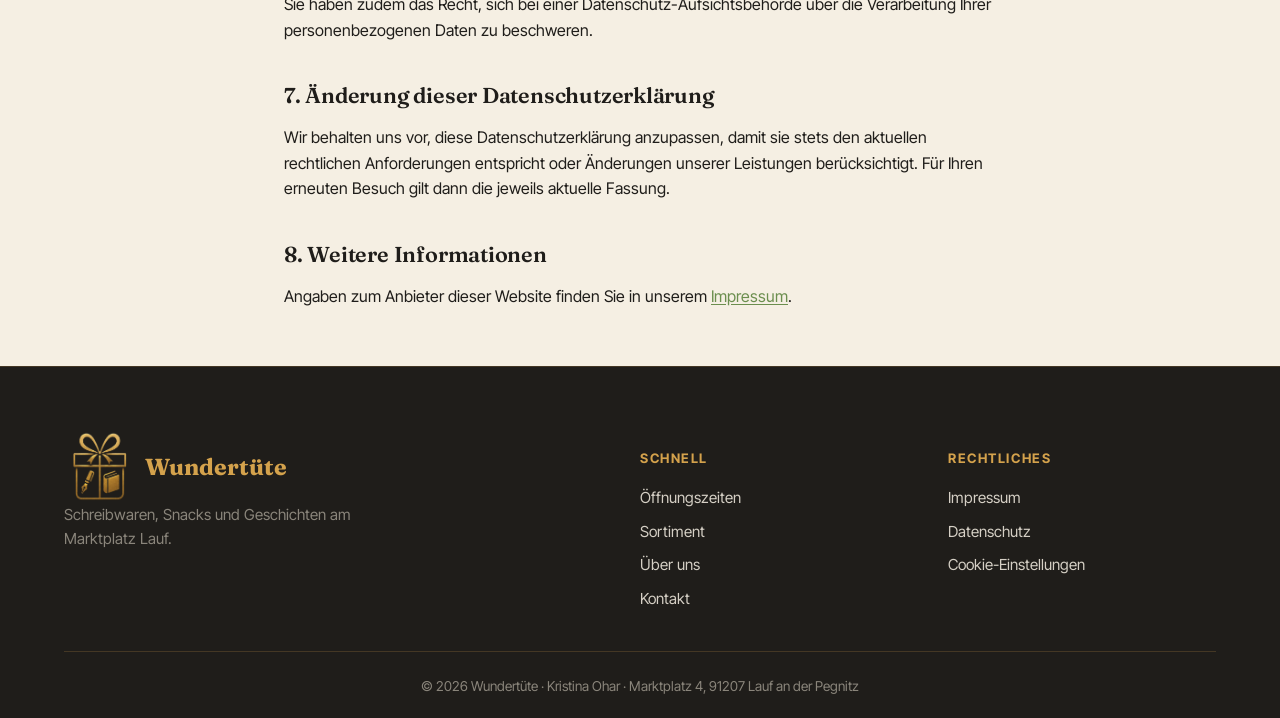
==== commit 94ff7a5e: "Telefonnummer 09123 960210 auf der Website hinterlegt Co-authored-by: Cursor <cursoragent@cursor.com" ====
--- a/datenschutz.html
+++ b/datenschutz.html
@@ -43,7 +43,7 @@
         Marktplatz 4<br>
         91207 Lauf an der Pegnitz<br>
         Deutschland<br><br>
-        Telefon: <span class="ph">[TELEFON]</span><br>
+        Telefon: <a href="tel:+499123960210">09123 960210</a><br>
         E-Mail: <a href="mailto:service@wundertuete-lauf.de">service@wundertuete-lauf.de</a>
       </p>
 
--- a/cookie-consent.css
+++ b/cookie-consent.css
@@ -153,15 +153,17 @@
 }
 
 .map-consent {
+  position: absolute;
+  inset: 0;
   display: flex;
   flex-direction: column;
   align-items: center;
   justify-content: center;
-  height: 100%;
-  min-height: 400px;
   padding: 2rem;
   text-align: center;
   gap: 1rem;
+  background: var(--color-cream-soft, #EAE3D2);
+  z-index: 1;
 }
 
 .map-consent p {
@@ -183,16 +185,20 @@
 
 .map-consent .btn { margin-top: 0.25rem; }
 
-#mapContainer:not([hidden]) {
+#mapContainer {
+  position: absolute;
+  inset: 0;
   width: 100%;
   height: 100%;
-  min-height: 400px;
+}
+
+#mapContainer[hidden] {
+  display: none !important;
 }
 
 #mapContainer iframe {
   width: 100%;
   height: 100%;
-  min-height: 400px;
   border: 0;
   display: block;
 }
